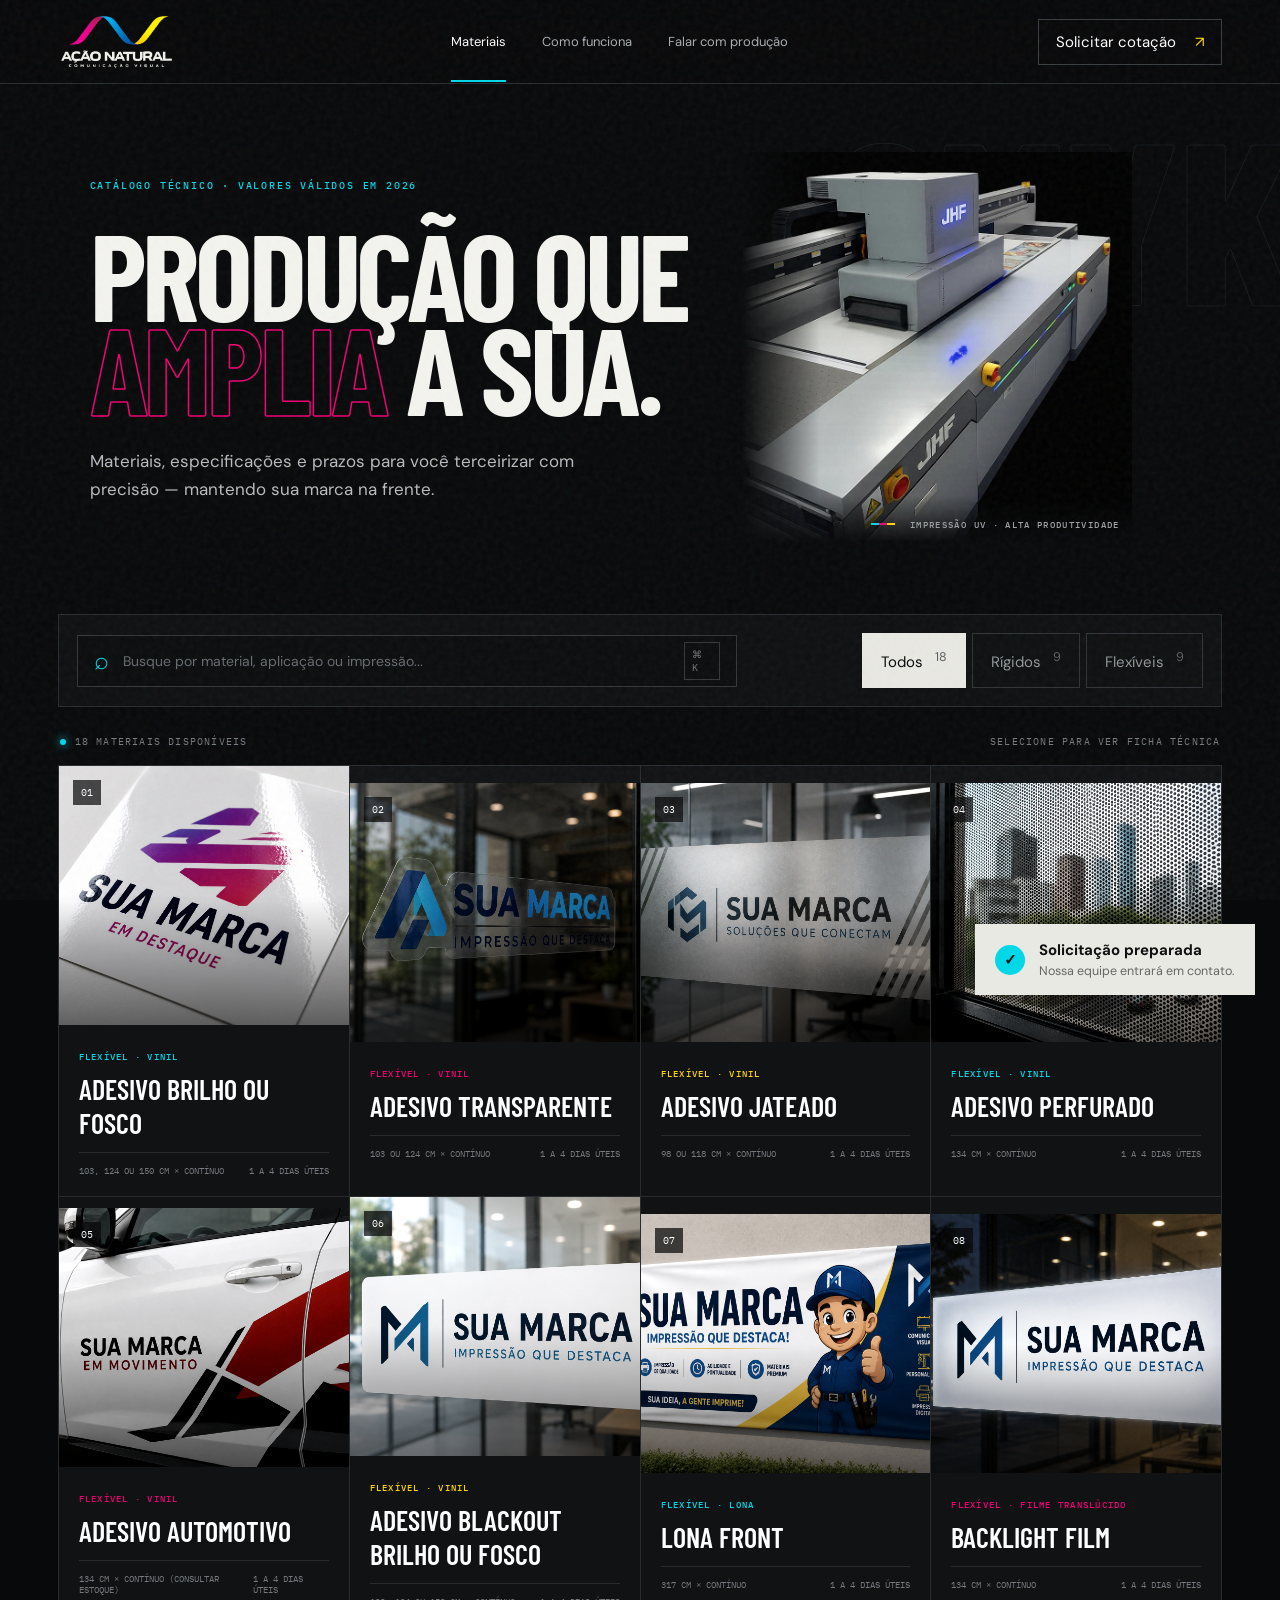
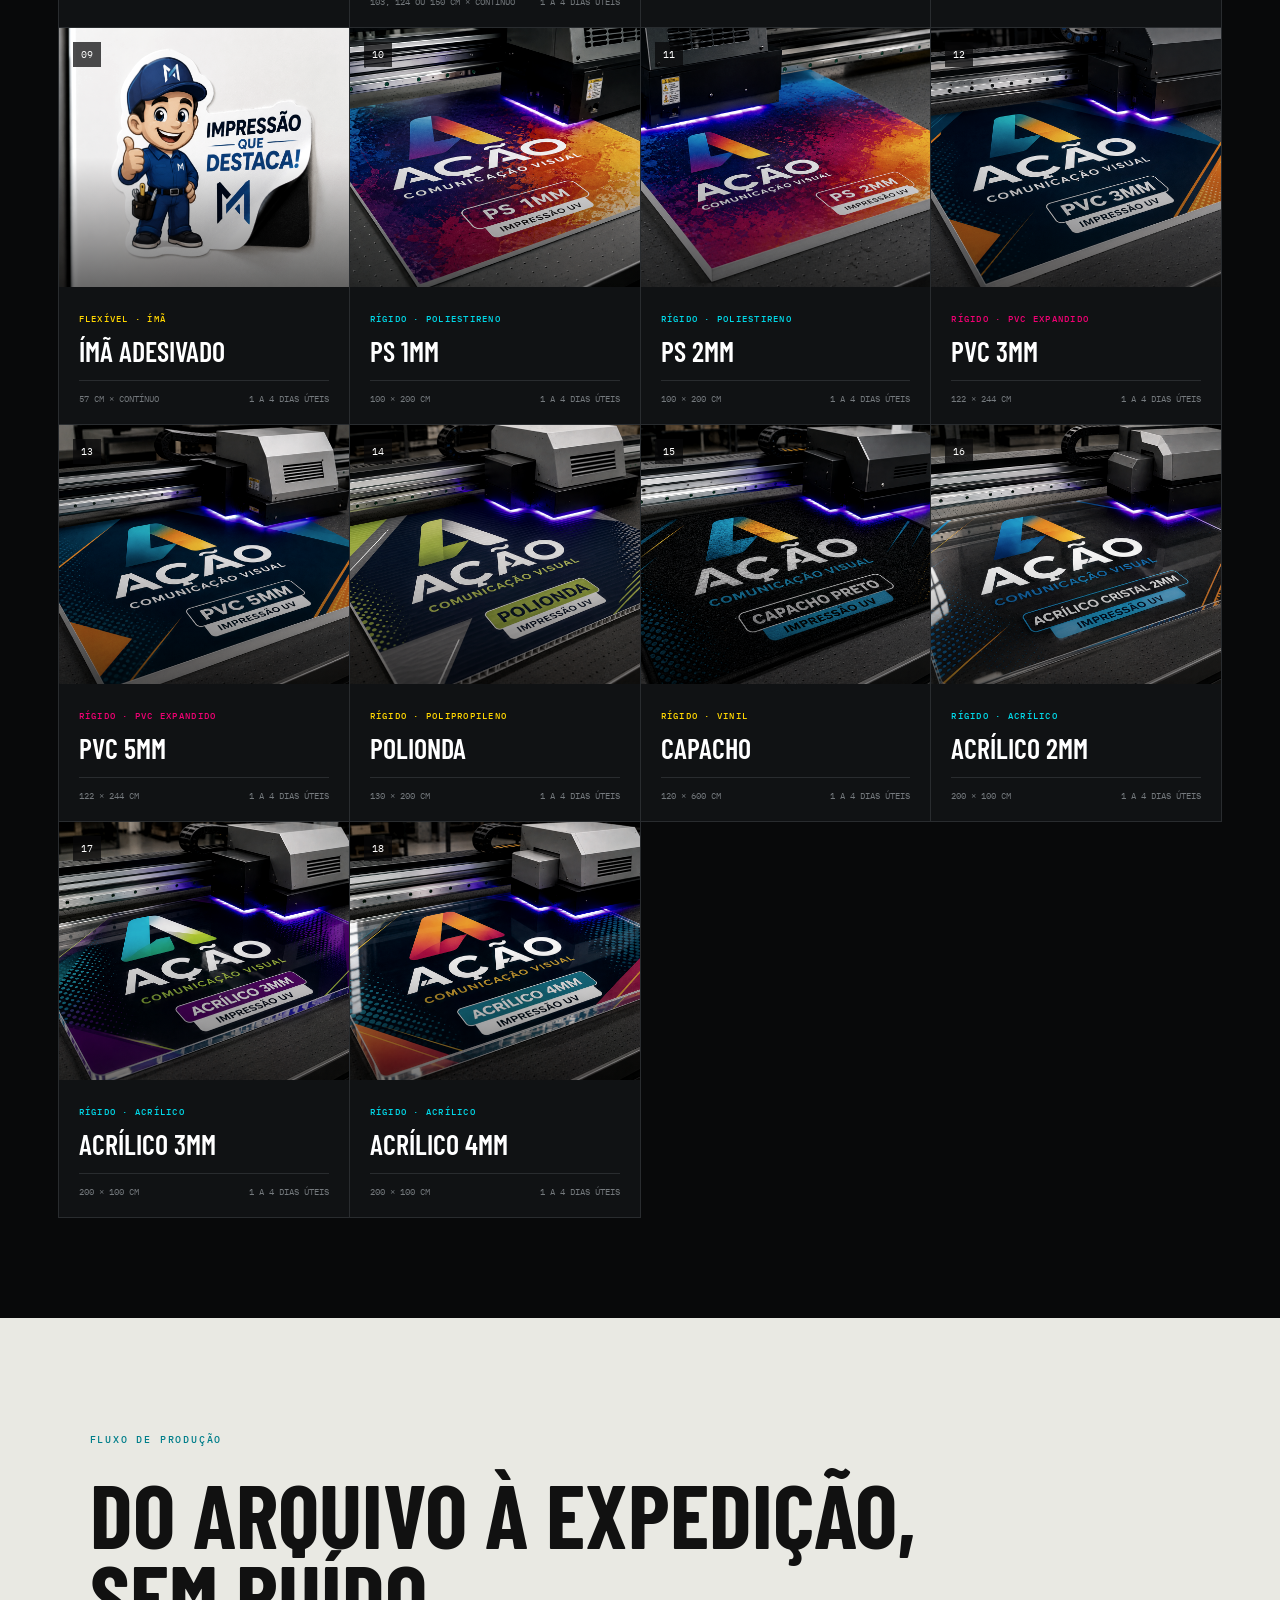
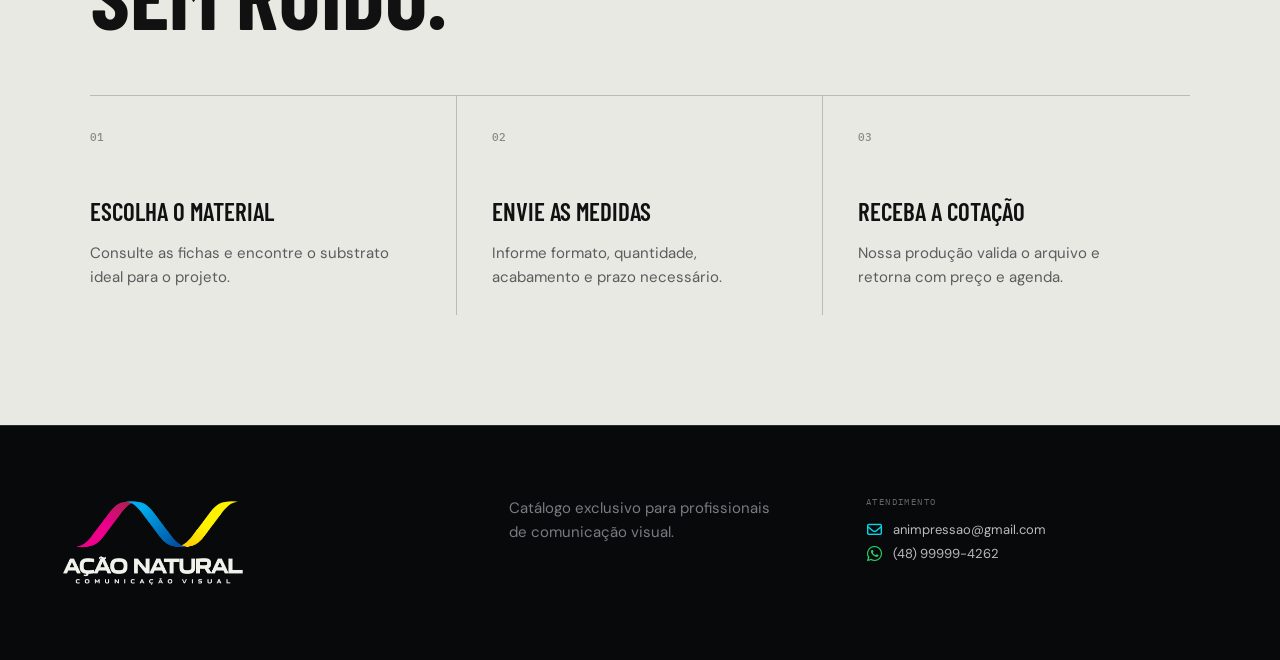
==== index.html @ 7e5ee591 "primeira versao do catalogo" ====
<!DOCTYPE html>
<html lang="pt-BR">
<head>
  <meta charset="UTF-8">
  <meta name="viewport" content="width=device-width, initial-scale=1.0">
  <meta name="description" content="Catálogo técnico de materiais para comunicação visual.">
  <title>Ação Natural - Catálogo</title>
  <link rel="preconnect" href="https://fonts.googleapis.com">
  <link rel="preconnect" href="https://fonts.gstatic.com" crossorigin>
  <link href="https://fonts.googleapis.com/css2?family=Barlow+Condensed:wght@500;600;700;800&family=DM+Sans:wght@400;500;600&family=IBM+Plex+Mono:wght@400;500&display=swap" rel="stylesheet">
  <link rel="stylesheet" href="https://cdnjs.cloudflare.com/ajax/libs/font-awesome/6.7.2/css/all.min.css">
  <link rel="stylesheet" href="styles-corte-contorno.css">
  <link rel="stylesheet" href="styles-lona.css">
  <link rel="stylesheet" href="brand.css">
</head>
<body>
  <div class="grain" aria-hidden="true"></div>
  <header class="topbar">
    <a class="brand" href="#" aria-label="Ação Natural Comunicação Visual, início">
      <img class="brand-logo" src="logo-acnatural-web.png" alt="Ação Natural Comunicação Visual">
    </a>
    <nav aria-label="Navegação principal">
      <a class="active" href="#catalogo">Materiais</a>
      <a href="#processo">Como funciona</a>
      <a href="https://wa.me/5548999994262" target="_blank" rel="noopener noreferrer">Falar com produção</a>
    </nav>
    <button class="quote-link" id="headerQuote">Solicitar cotação <span>↗</span></button>
  </header>

  <main>
    <section class="hero" id="catalogo">
      <div class="hero-copy">
        <span class="eyebrow">CATÁLOGO TÉCNICO · VALORES VÁLIDOS EM 2026</span>
        <h1>Produção que<br><em>amplia</em> a sua.</h1>
        <p>Materiais, especificações e prazos para você terceirizar com precisão — mantendo sua marca na frente.</p>
      </div>
      <figure class="hero-machine">
        <img src="maquina.jpeg" alt="Impressora industrial de grande formato Ação Natural">
        <figcaption><span></span> IMPRESSÃO UV · ALTA PRODUTIVIDADE</figcaption>
      </figure>
    </section>

    <section class="catalog-shell">
      <div class="catalog-tools">
        <label class="search-box">
          <span aria-hidden="true">⌕</span>
          <input id="searchInput" type="search" placeholder="Busque por material, aplicação ou impressão..." autocomplete="off">
          <kbd>⌘ K</kbd>
        </label>
        <div class="filters" role="group" aria-label="Filtrar materiais">
          <button class="filter active" data-filter="todos">Todos <sup>16</sup></button>
          <button class="filter" data-filter="rigidos">Rígidos <sup>7</sup></button>
          <button class="filter" data-filter="flexiveis">Flexíveis <sup>9</sup></button>
        </div>
      </div>

      <div class="catalog-head">
        <div><span class="status-dot"></span><span id="resultCount">16 materiais disponíveis</span></div>
        <span>Selecione para ver ficha técnica</span>
      </div>
      <div class="material-grid" id="materialGrid"></div>
      <div class="empty-state" id="emptyState" hidden>
        <span>∅</span><h2>Nenhum material encontrado</h2><p>Tente outro nome ou remova o filtro selecionado.</p>
      </div>
    </section>

    <section class="process" id="processo">
      <span class="eyebrow">FLUXO DE PRODUÇÃO</span>
      <h2>Do arquivo à expedição,<br>sem ruído.</h2>
      <div class="process-grid">
        <article><b>01</b><h3>Escolha o material</h3><p>Consulte as fichas e encontre o substrato ideal para o projeto.</p></article>
        <article><b>02</b><h3>Envie as medidas</h3><p>Informe formato, quantidade, acabamento e prazo necessário.</p></article>
        <article><b>03</b><h3>Receba a cotação</h3><p>Nossa produção valida o arquivo e retorna com preço e agenda.</p></article>
      </div>
    </section>
  </main>

  <footer>
    <div class="brand footer-brand"><img class="brand-logo" src="logo-acnatural-web.png" alt="Ação Natural Comunicação Visual"></div>
    <p>Catálogo exclusivo para profissionais<br>de comunicação visual.</p>
    <div class="footer-contact">
      <span>ATENDIMENTO</span>
      <a href="mailto:animpressao@gmail.com"><i class="fa-regular fa-envelope" aria-hidden="true"></i>animpressao@gmail.com</a>
      <a href="https://wa.me/5548999994262" target="_blank" rel="noopener noreferrer"><i class="fa-brands fa-whatsapp" aria-hidden="true"></i>(48) 99999-4262</a>
    </div>
  </footer>

  <div class="modal" id="detailModal" aria-hidden="true">
    <div class="modal-backdrop" data-close></div>
    <article class="detail-panel" role="dialog" aria-modal="true" aria-labelledby="detailTitle">
      <button class="close-btn" data-close aria-label="Fechar detalhes">×</button>
      <div class="detail-visual">
        <img id="detailImage" src="" alt="">
        <div class="image-shade"></div>
        <span id="detailIndex">01 / 16</span>
        <div class="detail-label"><small id="detailCategory">RÍGIDO</small><h2 id="detailTitle">PS 1mm</h2></div>
      </div>
      <div class="detail-content">
        <div class="detail-intro">
          <span class="eyebrow">FICHA DO MATERIAL</span>
          <p id="detailDescription"></p>
        </div>
        <dl class="spec-grid">
          <div><dt>Impressão</dt><dd id="specPrint"></dd></div>
          <div><dt>Tamanho máximo</dt><dd id="specSize"></dd></div>
          <div><dt>Prazo médio</dt><dd id="specDeadline"></dd></div>
          <div><dt>Arquivos aceitos</dt><dd id="specFiles"></dd></div>
        </dl>
        <form class="quote-form" id="quoteForm">
          <div class="form-title"><div><span class="eyebrow">COTAÇÃO RÁPIDA</span><h3>Configure seu pedido</h3></div><span>Resposta em até 2h úteis</span></div>
          <div class="contour-option" id="contourOption" hidden>
            <button type="button" id="contourToggle" aria-pressed="false">
              <i aria-hidden="true"></i>
              <span><strong>Corte e contorno</strong><small>Adicionar acabamento</small></span>
            </button>
          </div>
          <div class="contour-option rigid-options" id="rigidOptions" hidden>
            <button type="button" id="doubleSideToggle" aria-pressed="false">
              <i aria-hidden="true"></i>
              <span><strong>Frente e verso</strong><small id="doubleSidePrice">Adicionar impressão no verso</small></span>
            </button>
          </div>
          <div class="finish-options" id="lonaFinishOptions" hidden>
            <span>Acabamento</span>
            <div>
              <button type="button" class="finish-toggle" data-finish="solda-ilhos" aria-pressed="false">
                <i aria-hidden="true"></i>
                <span><strong>Solda + ilhós</strong></span>
              </button>
              <button type="button" class="finish-toggle" data-finish="banner-faixa" aria-pressed="false">
                <i aria-hidden="true"></i>
                <span><strong>Banner ou faixa</strong></span>
              </button>
            </div>
          </div>
          <div class="form-row">
            <label>Quantidade<input id="quoteQty" type="number" min="1" value="1" required></label>
            <label>Largura (cm)<input id="quoteWidth" type="number" min="1" placeholder="100" required></label>
            <label>Altura (cm)<input id="quoteHeight" type="number" min="1" placeholder="70" required></label>
          </div>
          <label>Preço estimado<div class="price-input"><span>R$</span><input id="quotePrice" type="text" placeholder="Sob consulta" readonly></div></label>
          <button type="submit">Solicitar cotação <span>↗</span></button>
        </form>
      </div>
      <div class="color-ruler" aria-hidden="true"><i></i><i></i><i></i><i></i><span>0</span><span>25</span><span>50</span><span>75</span><span>100 CM</span></div>
    </article>
  </div>
  <div class="toast" id="toast" role="status"><b>✓</b><span><strong>Solicitação preparada</strong><small>Nossa equipe entrará em contato.</small></span></div>
  <script src="app-corte-contorno.js"></script>
</body>
</html>
---- styles-corte-contorno.css ----
:root{--black:#08090a;--panel:#101214;--panel2:#151719;--white:#f4f4ef;--muted:#8d9297;--line:#292c2f;--cyan:#00d8e8;--magenta:#f00073;--yellow:#ffd600;--paper:#e9e9e3;--display:'Barlow Condensed',sans-serif;--body:'DM Sans',sans-serif;--mono:'IBM Plex Mono',monospace}
.contour-option{margin:20px 0 6px}.contour-option[hidden]{display:none}.contour-option button{border:0;background:transparent;color:#f4f4ef;padding:3px 0;display:inline-flex;align-items:center;gap:14px;cursor:pointer;text-align:left}.contour-option button>span{display:flex;flex-direction:column;gap:3px}.contour-option button strong{font:500 15px var(--body)}.contour-option button small{color:#858a8d;font:9px var(--mono);text-transform:uppercase;letter-spacing:.06em}.contour-option button i{width:30px;height:30px;border:1px solid #f4f4ef;background:#f4f4ef;display:grid;place-items:center;transition:background .16s,border-color .16s,box-shadow .16s}.contour-option button i:after{content:'✓';color:#07120b;font:700 18px var(--body);opacity:0;transform:scale(.5);transition:.16s}.contour-option button.active i{background:#35d46f;border-color:#35d46f;box-shadow:0 0 0 4px rgba(53,212,111,.12)}.contour-option button.active i:after{opacity:1;transform:scale(1)}.contour-option button:hover i{border-color:#35d46f}
.rigid-options{display:flex;flex-wrap:wrap;gap:12px 28px}.rigid-options[hidden]{display:none}
*{box-sizing:border-box}html{scroll-behavior:smooth}body{margin:0;background:var(--black);color:var(--white);font-family:var(--body);font-size:15px}.grain{position:fixed;inset:0;pointer-events:none;opacity:.05;z-index:20;background-image:url("data:image/svg+xml,%3Csvg viewBox='0 0 180 180' xmlns='http://www.w3.org/2000/svg'%3E%3Cfilter id='n'%3E%3CfeTurbulence type='fractalNoise' baseFrequency='.9' numOctaves='4' stitchTiles='stitch'/%3E%3C/filter%3E%3Crect width='100%25' height='100%25' filter='url(%23n)'/%3E%3C/svg%3E")}.topbar{height:84px;border-bottom:1px solid var(--line);display:flex;align-items:center;padding:0 4.5vw;position:relative;z-index:10;background:rgba(8,9,10,.88);backdrop-filter:blur(14px);position:sticky;top:0}.brand{display:flex;align-items:center;gap:13px;color:var(--white);text-decoration:none;font-family:var(--display);font-size:25px;font-weight:800;letter-spacing:.04em}.brand small{display:block;color:var(--muted);font:400 8px var(--mono);text-transform:uppercase;letter-spacing:.16em}.brand-mark{display:grid;grid-template-columns:repeat(2,9px);gap:2px;transform:rotate(45deg)}.brand-mark i{width:9px;height:9px;background:var(--cyan)}.brand-mark i:nth-child(2){background:var(--magenta)}.brand-mark i:nth-child(3){background:var(--yellow)}.brand-mark i:nth-child(4){background:#ddd}.topbar nav{margin:auto;display:flex;gap:36px}.topbar nav a{color:#a9adb0;text-decoration:none;font-size:13px;position:relative}.topbar nav a:hover,.topbar nav a.active{color:#fff}.topbar nav a.active:after{content:'';position:absolute;left:0;right:0;bottom:-32px;height:2px;background:var(--cyan)}button{font:inherit}.quote-link{background:transparent;border:1px solid #3a3d40;color:#fff;padding:12px 17px;cursor:pointer}.quote-link span{color:var(--yellow);margin-left:15px}.hero{min-height:500px;display:grid;grid-template-columns:1.5fr 1fr;align-items:center;padding:68px 7vw 72px;overflow:hidden;position:relative}.hero:before{content:'CMYK';position:absolute;right:-15px;top:15px;font:800 230px/1 var(--display);color:transparent;-webkit-text-stroke:1px #17191b;z-index:-1}.eyebrow{font:500 10px var(--mono);letter-spacing:.18em;color:var(--cyan)}.hero h1{font:700 clamp(68px,9.5vw,148px)/.78 var(--display);letter-spacing:-.035em;text-transform:uppercase;margin:32px 0}.hero h1 em{font-style:normal;color:transparent;-webkit-text-stroke:1.5px var(--magenta)}.hero-copy>p{color:#b7bbbe;max-width:510px;font-size:17px;line-height:1.65}.hero-signal{width:310px;height:310px;justify-self:end;border:1px solid #34383b;border-radius:50%;position:relative;display:grid;place-items:center}.hero-signal:before,.hero-signal:after{content:'';position:absolute;background:#34383b}.hero-signal:before{width:1px;height:120%;top:-10%}.hero-signal:after{height:1px;width:120%;left:-10%}.hero-signal>span{position:absolute;font:500 9px var(--mono);letter-spacing:.15em;color:var(--muted);background:var(--black);z-index:2;padding:4px}.hero-signal>span:first-of-type{top:40px}.hero-signal>span:nth-of-type(2){bottom:40px}.hero-signal strong{font:700 100px/1 var(--display);z-index:2;background:var(--black);padding:12px}.hero-signal strong small{display:block;font:400 9px var(--mono);text-align:center;color:var(--yellow);letter-spacing:.16em;text-transform:uppercase}.catalog-shell{padding:0 4.5vw 100px}.catalog-tools{border:1px solid var(--line);background:#0e1011;padding:18px;display:flex;align-items:center;justify-content:space-between;gap:20px;position:sticky;top:84px;z-index:8}.search-box{height:52px;border:1px solid #34373a;display:flex;align-items:center;padding:0 16px;flex:1;max-width:660px;gap:12px;background:#0b0d0e}.search-box>span{font-size:25px;color:var(--cyan)}.search-box input{border:0;outline:0;background:none;color:#fff;width:100%;font:14px var(--body)}.search-box input::placeholder{color:#666b70}.search-box kbd{font:10px var(--mono);color:#757a7e;border:1px solid #34373a;padding:5px 7px}.filters{display:flex;gap:6px}.filter{border:1px solid #303337;background:transparent;color:#91969a;padding:15px 18px;cursor:pointer;transition:.25s}.filter sup{margin-left:8px;color:#5e6265}.filter:hover{color:#fff;border-color:#60656a}.filter.active{background:var(--paper);color:#090a0a;border-color:var(--paper)}.filter.active sup{color:#5b5d5d}.catalog-head{display:flex;justify-content:space-between;padding:28px 2px 17px;font:400 10px var(--mono);color:#767b80;text-transform:uppercase;letter-spacing:.12em}.status-dot{width:6px;height:6px;background:var(--cyan);border-radius:50%;display:inline-block;margin-right:9px;box-shadow:0 0 10px var(--cyan)}.material-grid{display:grid;grid-template-columns:repeat(4,1fr);border-top:1px solid var(--line);border-left:1px solid var(--line)}.material-card{min-width:0;border:0;border-right:1px solid var(--line);border-bottom:1px solid var(--line);background:var(--panel);padding:0;text-align:left;color:#fff;cursor:pointer;position:relative;overflow:hidden;animation:cardIn .5s both}.card-image{aspect-ratio:1.12;overflow:hidden;position:relative;background:#202326}.card-image:after{content:'';position:absolute;inset:0;background:linear-gradient(180deg,transparent 50%,rgba(0,0,0,.55))}.card-image img{width:100%;height:100%;object-fit:cover;filter:saturate(.7) contrast(1.08);transition:transform .6s cubic-bezier(.2,.7,.2,1),filter .4s}.material-card:hover .card-image img{transform:scale(1.055);filter:saturate(1) contrast(1.05)}.card-index{position:absolute;top:14px;left:14px;z-index:2;font:10px var(--mono);background:rgba(7,8,9,.72);padding:6px 8px}.card-arrow{position:absolute;right:15px;bottom:15px;z-index:2;width:36px;height:36px;border-radius:50%;display:grid;place-items:center;background:var(--accent);color:#050505;transform:translateY(55px);transition:.35s}.material-card:hover .card-arrow{transform:none}.card-info{padding:20px}.card-info small{font:500 9px var(--mono);color:var(--accent);letter-spacing:.14em}.card-info h3{font:600 28px var(--display);text-transform:uppercase;margin:7px 0 12px}.card-meta{border-top:1px solid var(--line);padding-top:12px;display:flex;justify-content:space-between;color:#74797d;font:9px var(--mono);text-transform:uppercase}.empty-state{text-align:center;padding:90px 20px;border:1px solid var(--line)}.empty-state span{font:100px var(--display);color:#333}.empty-state h2{font:600 34px var(--display);text-transform:uppercase;margin:0}.empty-state p{color:var(--muted)}.process{padding:110px 7vw;background:var(--paper);color:#111}.process>.eyebrow{color:#007e8a}.process>h2{font:700 clamp(48px,7vw,90px)/.9 var(--display);text-transform:uppercase;margin:25px 0 60px}.process-grid{display:grid;grid-template-columns:repeat(3,1fr);border-top:1px solid #bbb}.process article{padding:30px 45px 10px 0;border-right:1px solid #bbb}.process article+article{padding-left:35px}.process article:last-child{border:0}.process b{font:500 11px var(--mono);color:#888}.process h3{font:600 25px var(--display);text-transform:uppercase;margin:50px 0 12px}.process p{color:#5a5c5d;line-height:1.65}footer{display:grid;grid-template-columns:1.3fr 1fr 1fr auto;gap:40px;padding:70px 4.5vw;align-items:start;border-top:1px solid var(--line)}footer p{color:#777c80;line-height:1.6;margin:0}footer>div:nth-child(3){display:flex;flex-direction:column;gap:7px}footer>div:nth-child(3) span{font:9px var(--mono);color:#666;letter-spacing:.16em;margin-bottom:7px}footer a{color:#bbb;text-decoration:none;font-size:13px}footer>small{font:9px var(--mono);color:#555}.modal{position:fixed;inset:0;z-index:30;visibility:hidden;pointer-events:none}.modal.open{visibility:visible;pointer-events:auto}.modal-backdrop{position:absolute;inset:0;background:rgba(0,0,0,.82);opacity:0;transition:.35s;backdrop-filter:blur(7px)}.modal.open .modal-backdrop{opacity:1}.detail-panel{position:absolute;right:0;top:0;height:100%;width:min(1050px,94vw);background:#0d0f10;display:grid;grid-template-columns:43% 57%;transform:translateX(100%);transition:transform .55s cubic-bezier(.75,0,.15,1);overflow:auto}.modal.open .detail-panel{transform:none}.close-btn{position:absolute;right:18px;top:18px;z-index:5;width:44px;height:44px;border:1px solid rgba(255,255,255,.35);background:rgba(0,0,0,.5);color:#fff;font-size:25px;cursor:pointer}.detail-visual{position:sticky;top:0;height:100vh;overflow:hidden}.detail-visual img{width:100%;height:100%;object-fit:cover}.image-shade{position:absolute;inset:0;background:linear-gradient(180deg,rgba(0,0,0,.05),rgba(0,0,0,.8))}.detail-visual>span{position:absolute;top:28px;left:28px;font:10px var(--mono);background:#090a0b;padding:7px 9px}.detail-label{position:absolute;bottom:54px;left:35px}.detail-label small{font:9px var(--mono);color:var(--cyan);letter-spacing:.2em}.detail-label h2{font:700 65px/.9 var(--display);text-transform:uppercase;margin:10px 0}.detail-content{padding:78px 48px 80px}.detail-intro p{font-size:17px;line-height:1.65;color:#b2b6b9;margin:22px 0 40px}.spec-grid{display:grid;grid-template-columns:1fr 1fr;border-top:1px solid var(--line);border-left:1px solid var(--line);margin:0 0 48px}.spec-grid div{padding:20px;border-right:1px solid var(--line);border-bottom:1px solid var(--line)}.spec-grid dt{font:9px var(--mono);color:#6d7276;text-transform:uppercase;letter-spacing:.13em;margin-bottom:9px}.spec-grid dd{margin:0;font:500 14px var(--body)}.quote-form{border-top:3px solid var(--magenta);background:#151719;padding:26px}.form-title{display:flex;justify-content:space-between;align-items:start;margin-bottom:25px}.form-title h3{font:600 28px var(--display);text-transform:uppercase;margin:8px 0}.form-title>span{font:9px var(--mono);color:#777}.form-row{display:grid;grid-template-columns:repeat(3,1fr);gap:9px}.quote-form label{display:block;font:9px var(--mono);text-transform:uppercase;color:#858a8d;letter-spacing:.08em}.quote-form input{display:block;width:100%;height:44px;margin-top:8px;border:1px solid #383c3f;background:#0d0f10;color:#fff;padding:0 11px;outline:none;font:14px var(--body)}.quote-form input:focus{border-color:var(--cyan)}.price-input{position:relative}.price-input span{position:absolute;left:12px;top:23px;color:var(--yellow);font:12px var(--mono)}.price-input input{padding-left:38px;color:var(--yellow);font:500 16px var(--mono)}.quote-form>label{margin-top:15px}.quote-form>button{width:100%;margin-top:20px;height:52px;background:var(--yellow);border:0;font-weight:600;cursor:pointer;display:flex;justify-content:space-between;align-items:center;padding:0 18px}.color-ruler{position:absolute;bottom:0;left:0;right:57%;height:18px;display:flex}.color-ruler i{flex:1}.color-ruler i:nth-child(1){background:var(--cyan)}.color-ruler i:nth-child(2){background:var(--magenta)}.color-ruler i:nth-child(3){background:var(--yellow)}.color-ruler i:nth-child(4){background:#111}.color-ruler span{position:absolute;bottom:22px;font:8px var(--mono);color:#aaa}.color-ruler span:nth-of-type(1){left:2%}.color-ruler span:nth-of-type(2){left:24%}.color-ruler span:nth-of-type(3){left:49%}.color-ruler span:nth-of-type(4){left:73%}.color-ruler span:nth-of-type(5){right:2%}.toast{position:fixed;right:25px;bottom:25px;z-index:60;background:var(--paper);color:#111;padding:16px 20px;display:flex;gap:14px;align-items:center;transform:translateY(120px);transition:.4s}.toast.show{transform:none}.toast>b{width:30px;height:30px;display:grid;place-items:center;background:var(--cyan);border-radius:50%}.toast span{display:flex;flex-direction:column}.toast small{color:#666;margin-top:3px}@keyframes cardIn{from{opacity:0;transform:translateY(16px)}to{opacity:1;transform:none}}@media(max-width:1000px){.material-grid{grid-template-columns:repeat(3,1fr)}.hero-signal{width:240px;height:240px}.topbar nav{display:none}.quote-link{margin-left:auto}.detail-panel{grid-template-columns:40% 60%}.detail-content{padding:70px 30px}}@media(max-width:720px){.topbar{height:70px;padding:0 20px}.quote-link{font-size:0;padding:10px}.quote-link span{font-size:18px;margin:0}.hero{display:block;min-height:auto;padding:65px 24px}.hero h1{font-size:66px}.hero-signal{display:none}.catalog-shell{padding:0 15px 70px}.catalog-tools{top:70px;display:block;padding:11px}.search-box kbd{display:none}.filters{margin-top:9px}.filter{flex:1;padding:12px 7px}.catalog-head>span{display:none}.material-grid{grid-template-columns:1fr 1fr}.card-info{padding:15px}.card-info h3{font-size:23px}.card-meta span:last-child{display:none}.process{padding:70px 25px}.process-grid{grid-template-columns:1fr}.process article,.process article+article{padding:22px 0;border-right:0;border-bottom:1px solid #bbb}.process h3{margin-top:25px}footer{grid-template-columns:1fr 1fr;padding:45px 25px}.detail-panel{width:100%;display:block}.detail-visual{position:relative;height:44vh}.detail-label h2{font-size:48px}.detail-content{padding:45px 20px 65px}.color-ruler{position:fixed;right:0;z-index:2}.form-row{grid-template-columns:1fr}.spec-grid{grid-template-columns:1fr 1fr}}@media(max-width:430px){.material-grid{grid-template-columns:1fr}.hero h1{font-size:58px}footer{grid-template-columns:1fr}.footer-brand{margin-bottom:10px}}@media(prefers-reduced-motion:reduce){*{scroll-behavior:auto!important;animation-duration:.01ms!important;transition-duration:.01ms!important}}
---- styles-lona.css ----
.finish-options {
  margin: 20px 0 8px;
}

.finish-options[hidden] { display: none; }

.finish-options > span {
  display: block;
  margin-bottom: 10px;
  color: #858a8d;
  font: 9px var(--mono);
  text-transform: uppercase;
  letter-spacing: .08em;
}

.finish-options > div {
  display: grid;
  grid-template-columns: 1fr 1fr;
  gap: 9px;
}

.finish-toggle {
  min-height: 58px;
  border: 1px solid #383c3f;
  background: #0d0f10;
  color: #f4f4ef;
  padding: 10px 12px;
  display: flex;
  align-items: center;
  gap: 10px;
  cursor: pointer;
  text-align: left;
  transition: border-color .16s, background .16s;
}

.finish-toggle > span { display: flex; flex-direction: column; gap: 3px; }
.finish-toggle strong { font: 500 13px var(--body); }
.finish-toggle small { color: #858a8d; font: 9px var(--mono); text-transform: uppercase; }
.finish-toggle i { width: 20px; height: 20px; flex: 0 0 20px; border: 1px solid #777; display: grid; place-items: center; }
.finish-toggle i::after { content: '✓'; color: #07120b; font: 700 13px var(--body); opacity: 0; }
.finish-toggle:hover { border-color: #00d8e8; }
.finish-toggle.active { border-color: #00d8e8; background: rgba(0, 216, 232, .08); }
.finish-toggle.active i { background: #00d8e8; border-color: #00d8e8; }
.finish-toggle.active i::after { opacity: 1; }

@media (max-width: 430px) {
  .finish-options > div { grid-template-columns: 1fr; }
}
---- brand.css ----
.brand {
  color: var(--white);
  text-decoration: none;
}

.brand-logo {
  display: block;
  width: 142px;
  height: 58px;
  object-fit: contain;
  object-position: left center;
}

.footer-brand .brand-logo {
  width: 190px;
  height: 94px;
}

.footer-contact a {
  display: flex;
  align-items: center;
  gap: 10px;
  width: fit-content;
}

.footer-contact i {
  width: 17px;
  color: var(--cyan);
  font-size: 15px;
  text-align: center;
}

.footer-contact a:last-child i {
  color: #25d366;
  font-size: 17px;
}

.hero {
  grid-template-columns: minmax(0, 1.25fr) minmax(340px, 0.75fr);
  min-height: 500px;
}

.hero-copy {
  max-width: 980px;
  position: relative;
  z-index: 2;
}

.hero-machine {
  align-self: center;
  justify-self: start;
  position: relative;
  width: min(390px, 100%);
  height: 390px;
  margin: 0;
  transform: translateX(-36px);
  overflow: hidden;
}

.hero-machine::after {
  content: "";
  position: absolute;
  inset: 0;
  background: linear-gradient(90deg, var(--black) 0%, transparent 20%),
              linear-gradient(0deg, var(--black) 0%, transparent 12%);
  pointer-events: none;
}

.hero-machine img {
  width: 100%;
  height: 100%;
  object-fit: cover;
  object-position: 50% 78%;
  filter: saturate(.86) contrast(1.08);
}

.hero-machine figcaption {
  position: absolute;
  right: 12px;
  bottom: 12px;
  z-index: 2;
  color: #9ca1a4;
  font: 500 9px var(--mono);
  letter-spacing: .15em;
  white-space: nowrap;
}

.hero-machine figcaption span {
  display: inline-block;
  width: 24px;
  height: 2px;
  margin: 0 9px 3px 0;
  background: linear-gradient(90deg, var(--cyan) 0 33%, var(--magenta) 33% 66%, var(--yellow) 66%);
}

@media (max-width: 900px) {
  .hero {
    grid-template-columns: 1fr;
    padding-bottom: 0;
  }

  .hero-machine {
    width: min(360px, 100%);
    height: 300px;
    margin: 10px -24px 0;
    justify-self: center;
    transform: none;
  }

  .hero-machine img {
    object-position: 50% 76%;
  }

  .hero-machine::after {
    background: linear-gradient(180deg, var(--black) 0%, transparent 28%),
                linear-gradient(0deg, var(--black) 0%, transparent 15%);
  }

  .hero-machine figcaption {
    right: 24px;
    bottom: 24px;
  }
}

@media (max-width: 430px) {
  .brand-logo {
    width: 126px;
    height: 52px;
  }

  .footer-brand .brand-logo {
    width: 170px;
    height: 84px;
  }
}
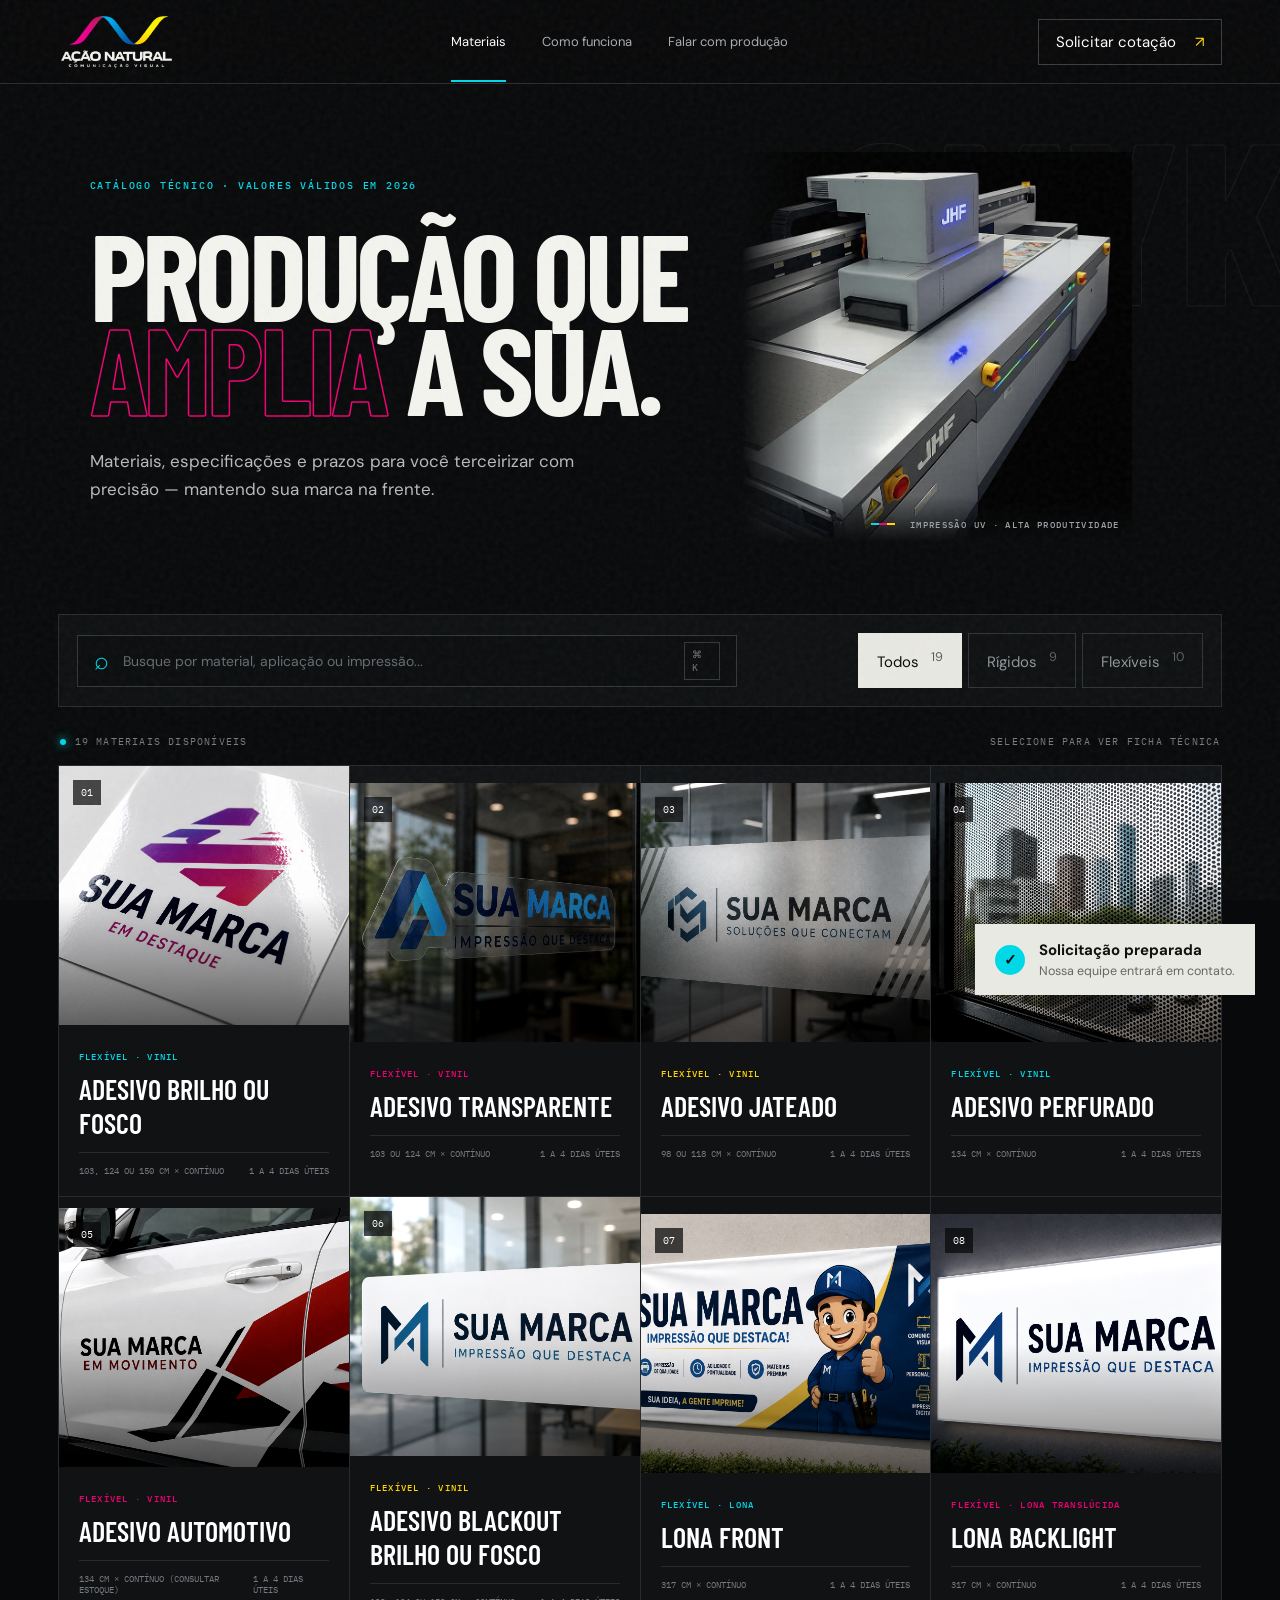
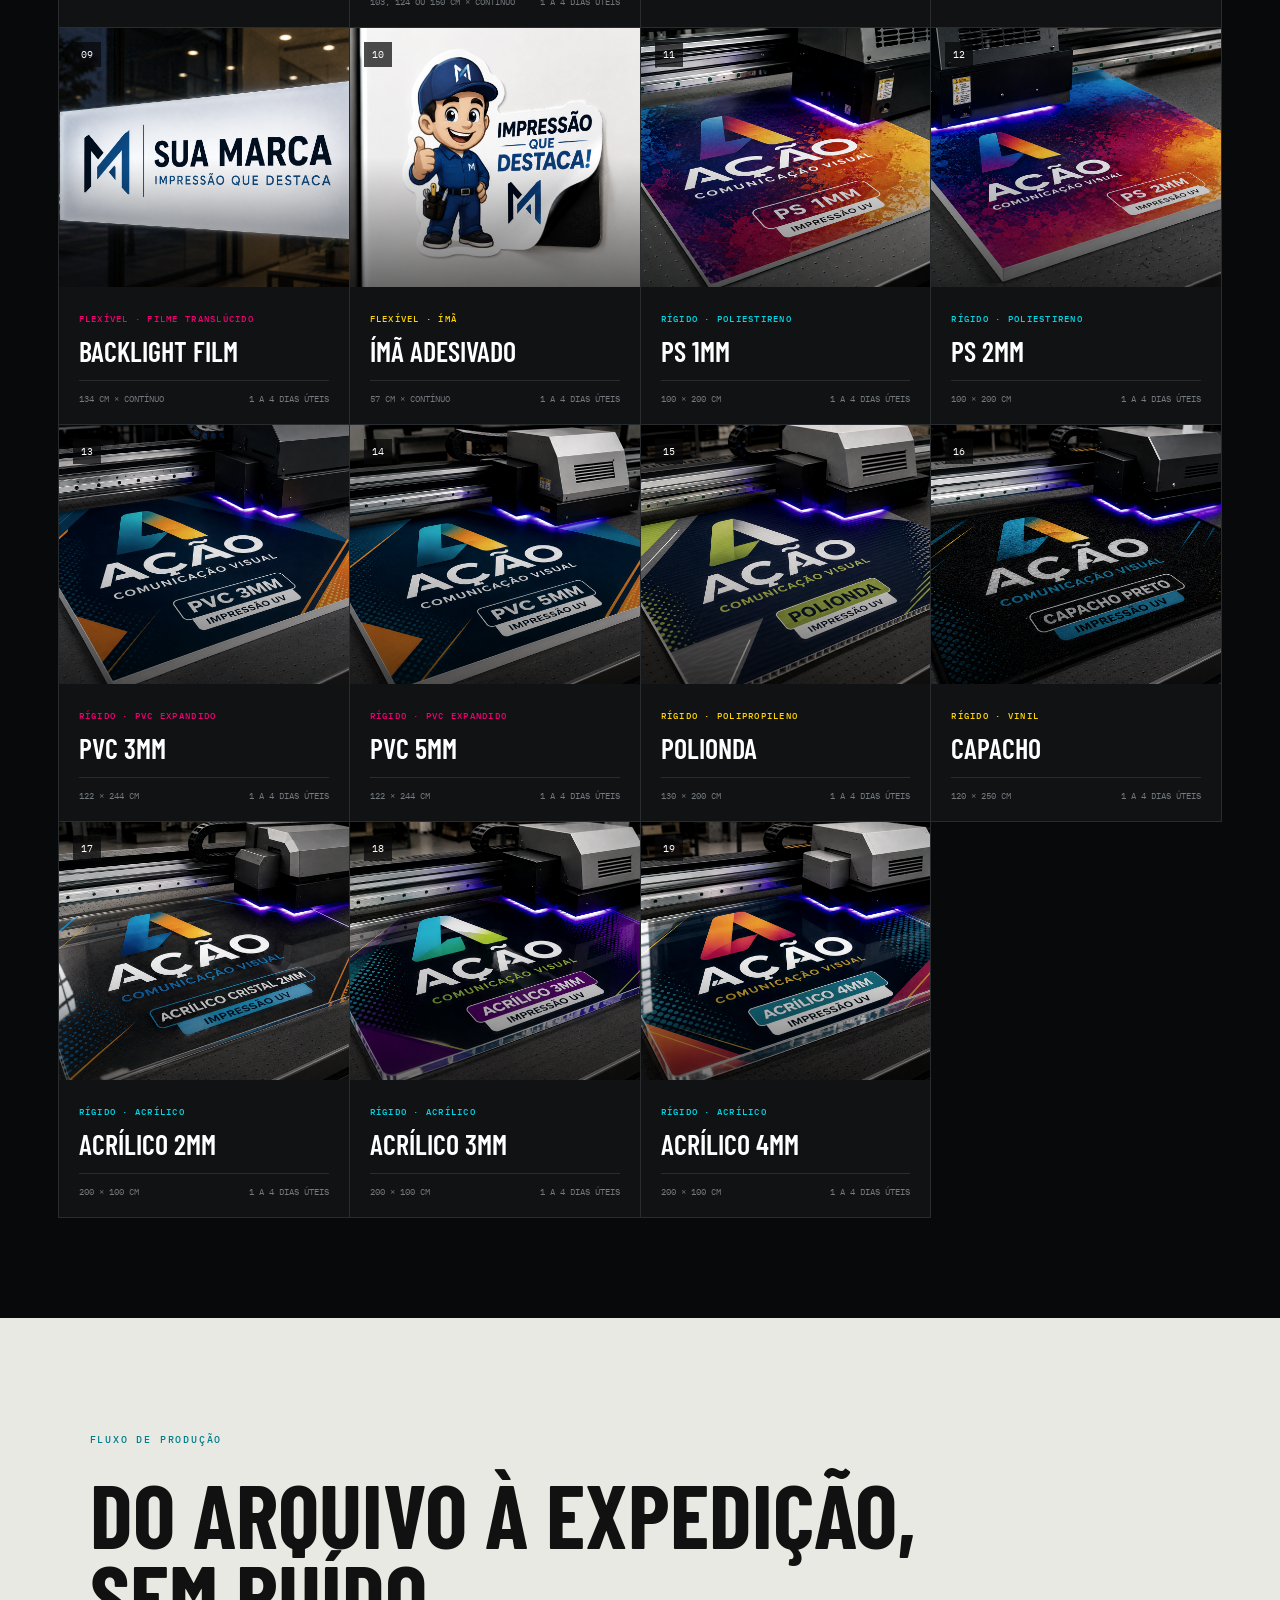
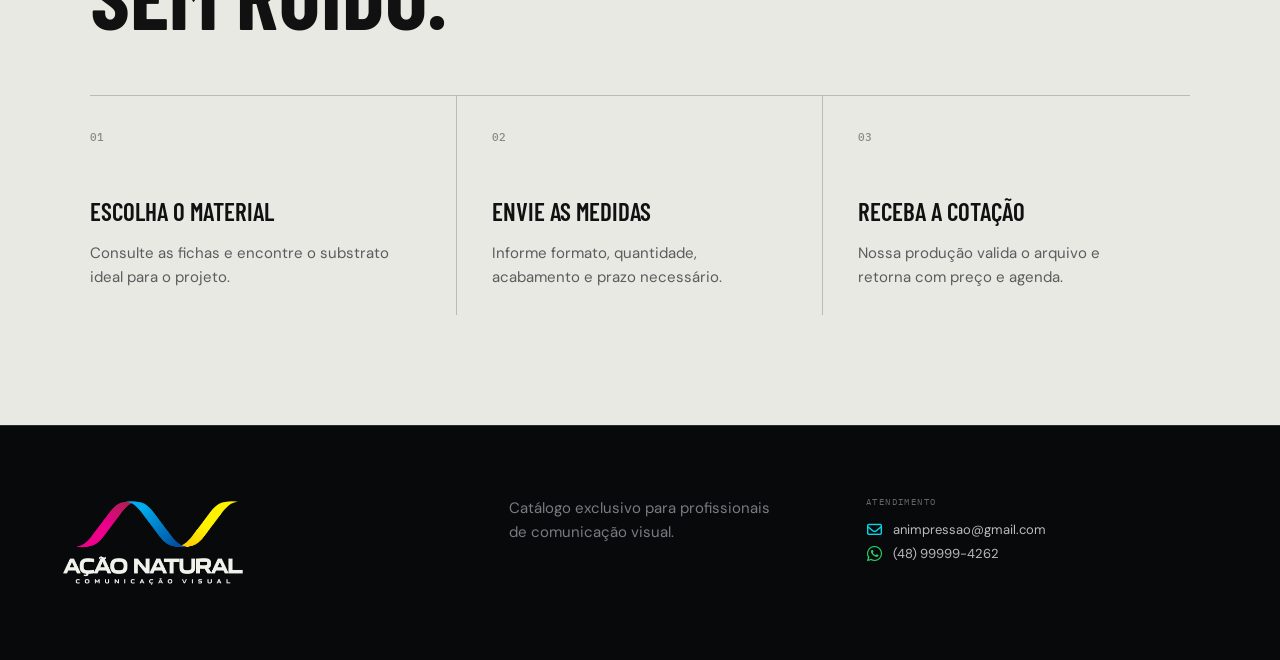
==== commit 9b0496d6: "atualizacao de catalogo" ====
--- a/index.html
+++ b/index.html
@@ -108,11 +108,25 @@
         </dl>
         <form class="quote-form" id="quoteForm">
           <div class="form-title"><div><span class="eyebrow">COTAÇÃO RÁPIDA</span><h3>Configure seu pedido</h3></div><span>Resposta em até 2h úteis</span></div>
-          <div class="contour-option" id="contourOption" hidden>
-            <button type="button" id="contourToggle" aria-pressed="false">
-              <i aria-hidden="true"></i>
-              <span><strong>Corte e contorno</strong><small>Adicionar acabamento</small></span>
-            </button>
+          <div class="finishing-options-row">
+            <div class="contour-option" id="contourOption" hidden>
+              <button type="button" id="contourToggle" aria-pressed="false">
+                <i aria-hidden="true"></i>
+                <span><strong>Corte e contorno</strong><small>Adicionar acabamento</small></span>
+              </button>
+            </div>
+            <div class="contour-option" id="varnishOption" hidden>
+              <button type="button" id="varnishToggle" aria-pressed="false">
+                <i aria-hidden="true"></i>
+                <span><strong>Verniz</strong><small>Adicionar acabamento</small></span>
+              </button>
+            </div>
+            <div class="contour-option" id="laminationOption" hidden>
+              <button type="button" id="laminationToggle" aria-pressed="false">
+                <i aria-hidden="true"></i>
+                <span><strong id="laminationLabel">Laminação Transparente ou Jateada</strong><small>Adicionar acabamento</small></span>
+              </button>
+            </div>
           </div>
           <div class="contour-option rigid-options" id="rigidOptions" hidden>
             <button type="button" id="doubleSideToggle" aria-pressed="false">
@@ -139,13 +153,16 @@
             <label>Altura (cm)<input id="quoteHeight" type="number" min="1" placeholder="70" required></label>
           </div>
           <label>Preço estimado<div class="price-input"><span>R$</span><input id="quotePrice" type="text" placeholder="Sob consulta" readonly></div></label>
-          <button type="submit">Solicitar cotação <span>↗</span></button>
         </form>
       </div>
       <div class="color-ruler" aria-hidden="true"><i></i><i></i><i></i><i></i><span>0</span><span>25</span><span>50</span><span>75</span><span>100 CM</span></div>
     </article>
   </div>
   <div class="toast" id="toast" role="status"><b>✓</b><span><strong>Solicitação preparada</strong><small>Nossa equipe entrará em contato.</small></span></div>
-  <script src="app-corte-contorno.js"></script>
+  <style>
+    .finishing-options-row{display:flex;align-items:flex-start;gap:32px;flex-wrap:wrap}
+    .finishing-options-row .contour-option{margin:20px 0 6px}
+  </style>
+  <script src="app-backlight-validacao.js"></script>
 </body>
 </html>
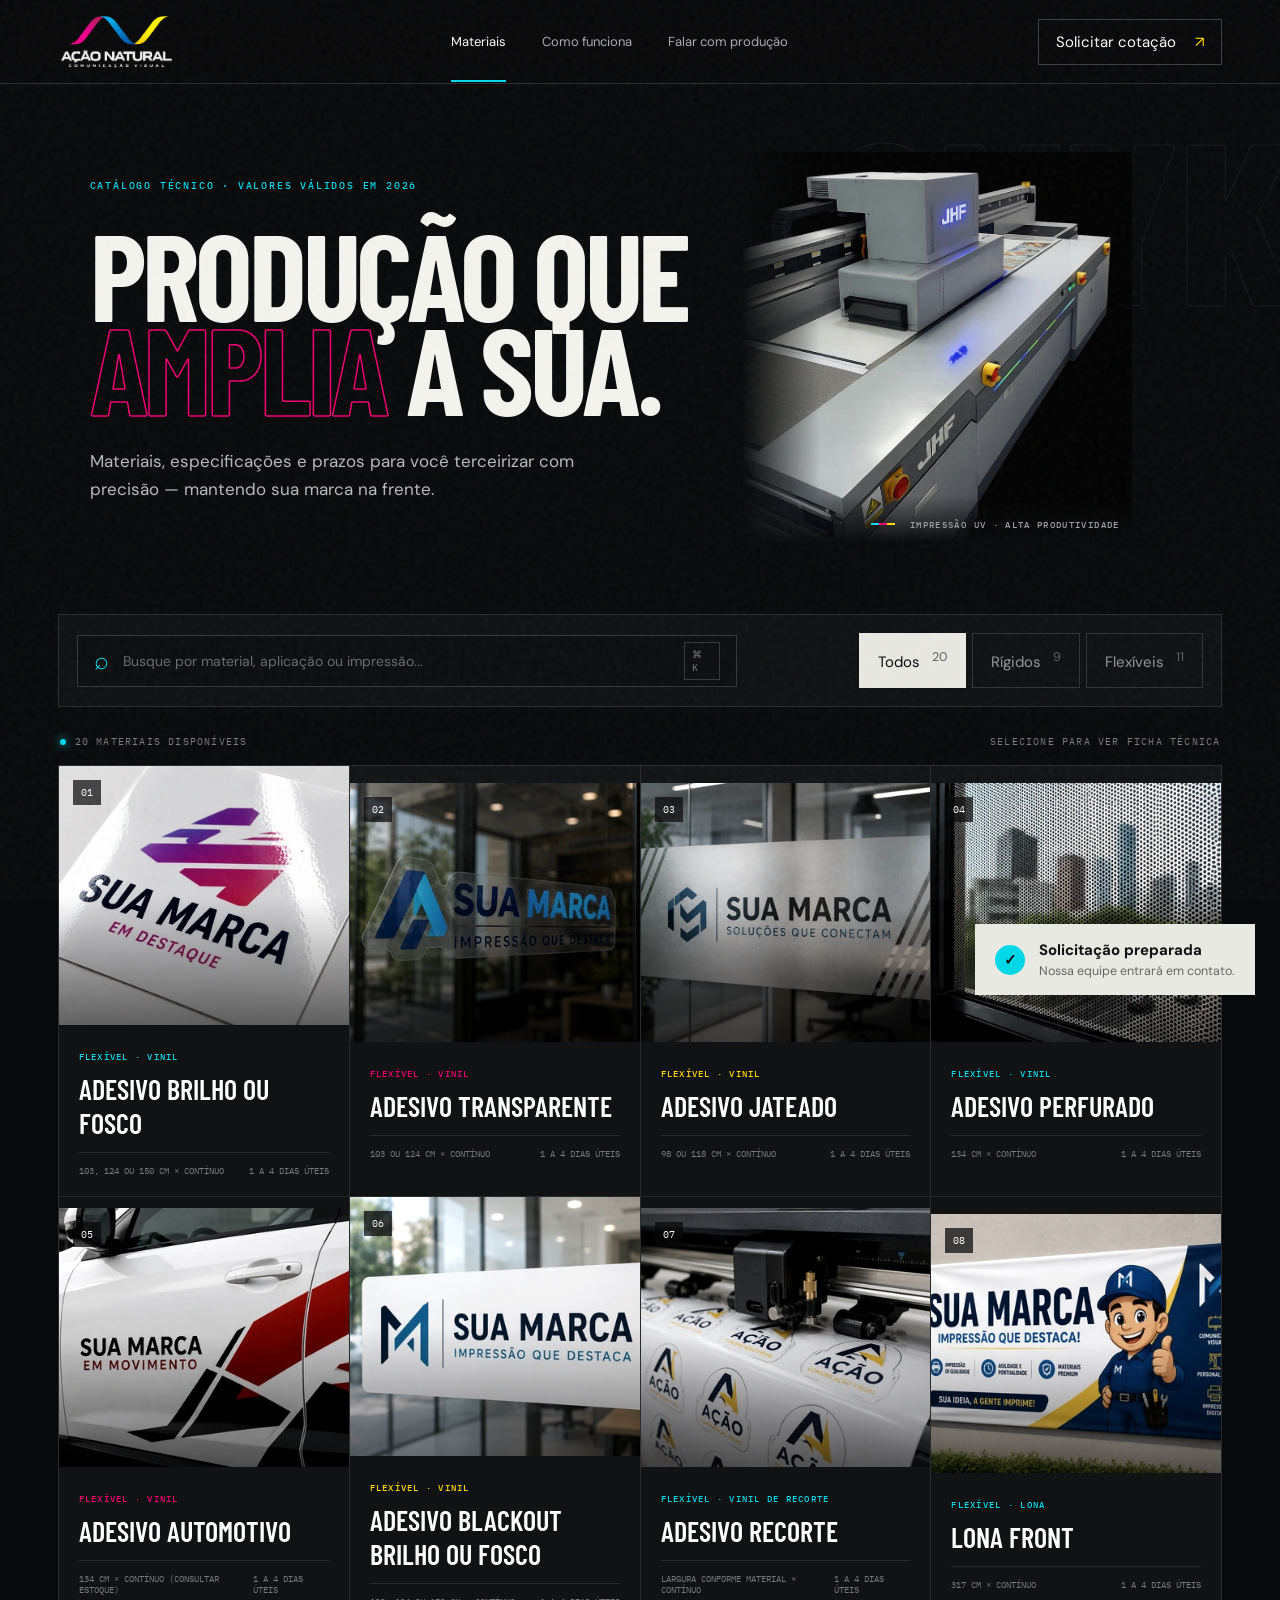
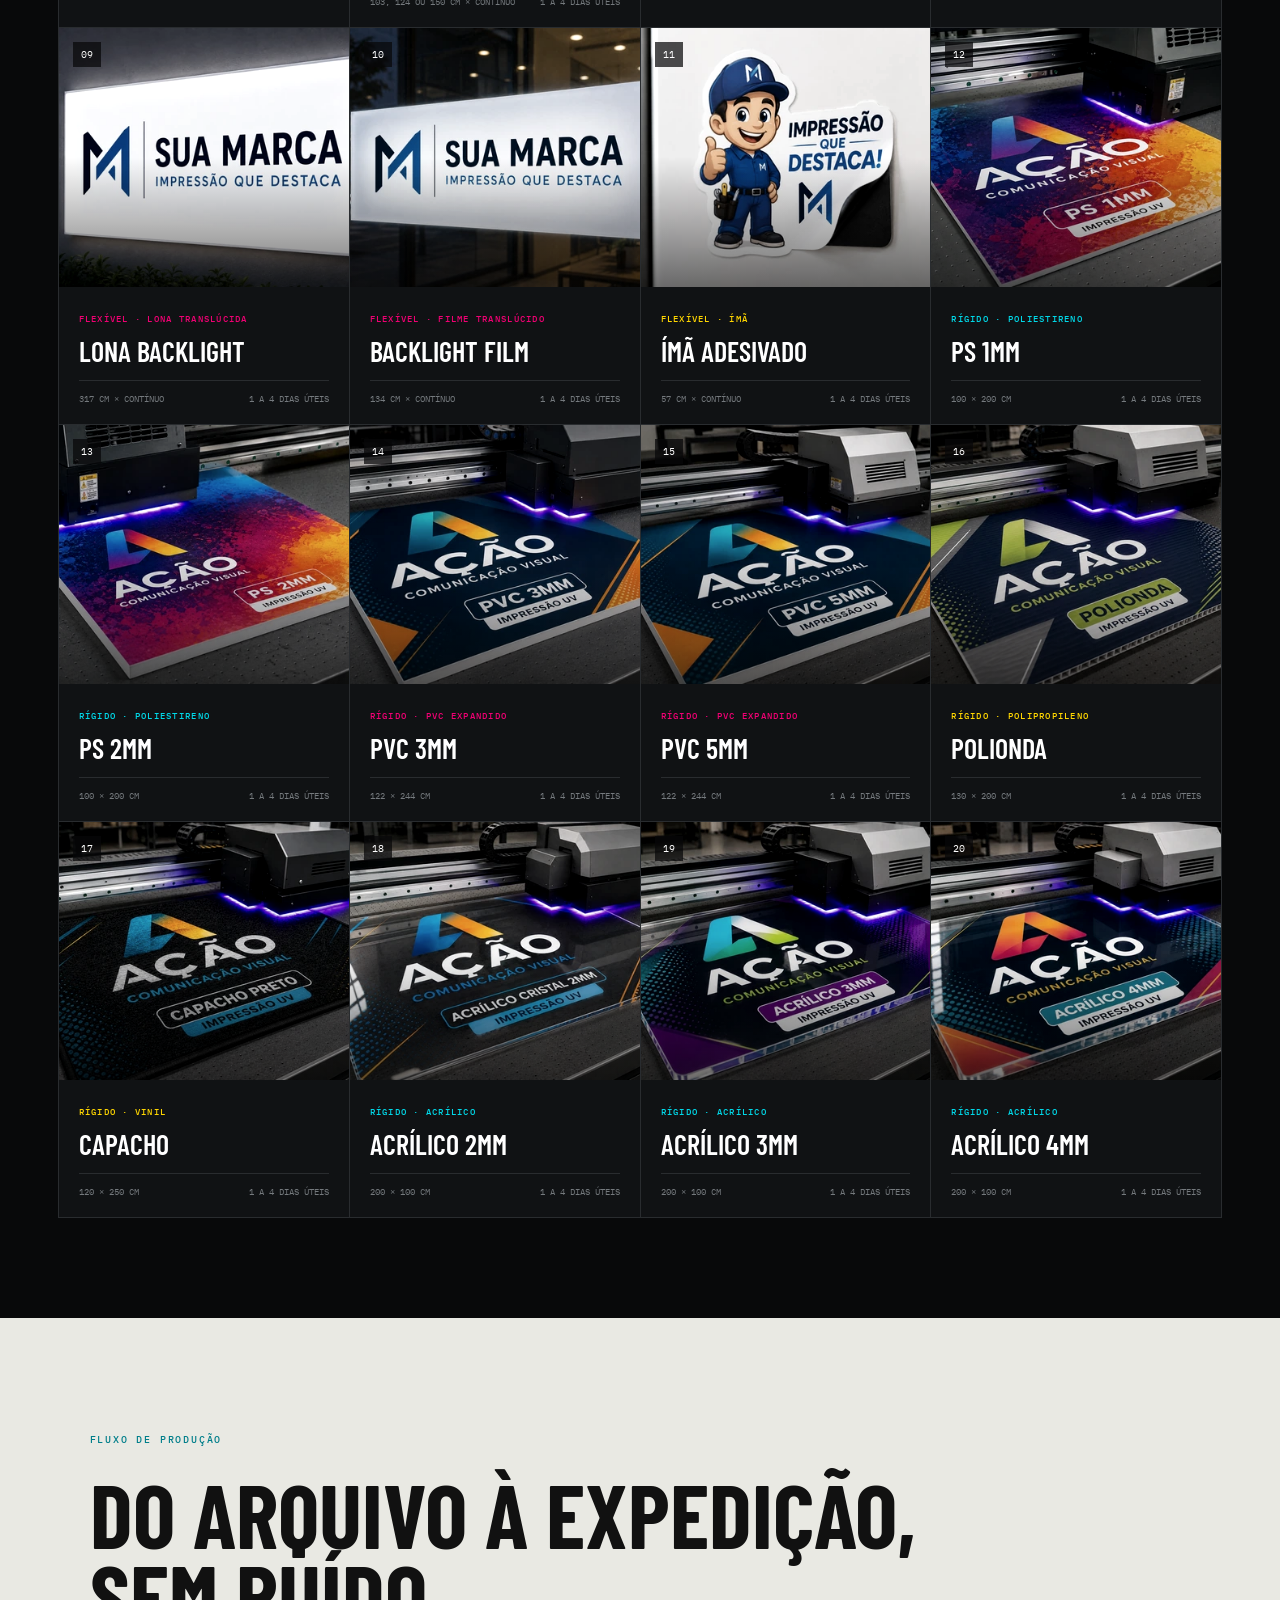
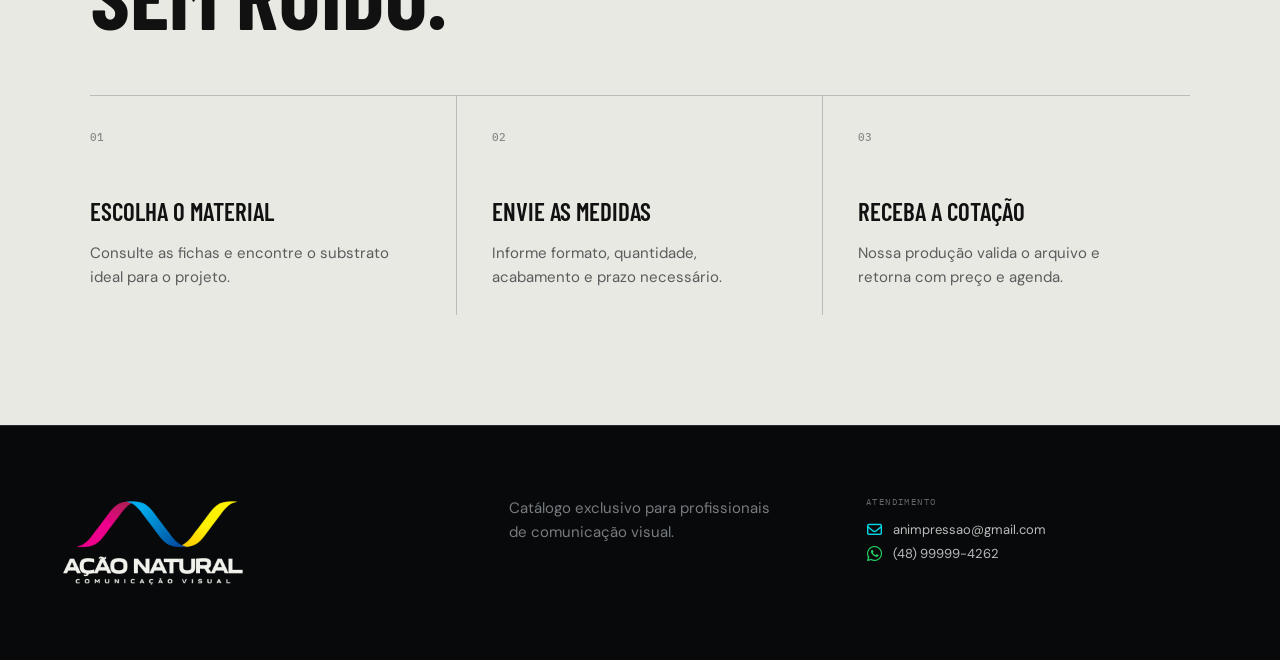
==== commit 679b0da4: "render imagem" ====
--- a/index.html
+++ b/index.html
@@ -17,7 +17,7 @@
   <div class="grain" aria-hidden="true"></div>
   <header class="topbar">
     <a class="brand" href="#" aria-label="Ação Natural Comunicação Visual, início">
-      <img class="brand-logo" src="logo-acnatural-web.png" alt="Ação Natural Comunicação Visual">
+      <img decoding="async" class="brand-logo" src="optimized/logo-acnatural-web-570.webp" alt="Ação Natural Comunicação Visual">
     </a>
     <nav aria-label="Navegação principal">
       <a class="active" href="#catalogo">Materiais</a>
@@ -35,7 +35,7 @@
         <p>Materiais, especificações e prazos para você terceirizar com precisão — mantendo sua marca na frente.</p>
       </div>
       <figure class="hero-machine">
-        <img src="maquina.jpeg" alt="Impressora industrial de grande formato Ação Natural">
+        <img decoding="async" fetchpriority="high" src="maquina.jpeg" alt="Impressora industrial de grande formato Ação Natural">
         <figcaption><span></span> IMPRESSÃO UV · ALTA PRODUTIVIDADE</figcaption>
       </figure>
     </section>
@@ -76,7 +76,7 @@
   </main>
 
   <footer>
-    <div class="brand footer-brand"><img class="brand-logo" src="logo-acnatural-web.png" alt="Ação Natural Comunicação Visual"></div>
+    <div class="brand footer-brand"><img loading="lazy" decoding="async" class="brand-logo" src="optimized/logo-acnatural-web-570.webp" alt="Ação Natural Comunicação Visual"></div>
     <p>Catálogo exclusivo para profissionais<br>de comunicação visual.</p>
     <div class="footer-contact">
       <span>ATENDIMENTO</span>
@@ -90,7 +90,7 @@
     <article class="detail-panel" role="dialog" aria-modal="true" aria-labelledby="detailTitle">
       <button class="close-btn" data-close aria-label="Fechar detalhes">×</button>
       <div class="detail-visual">
-        <img id="detailImage" src="" alt="">
+        <img id="detailImage" decoding="async" alt="">
         <div class="image-shade"></div>
         <span id="detailIndex">01 / 16</span>
         <div class="detail-label"><small id="detailCategory">RÍGIDO</small><h2 id="detailTitle">PS 1mm</h2></div>
@@ -124,7 +124,19 @@
             <div class="contour-option" id="laminationOption" hidden>
               <button type="button" id="laminationToggle" aria-pressed="false">
                 <i aria-hidden="true"></i>
-                <span><strong id="laminationLabel">Laminação Transparente ou Jateada</strong><small>Adicionar acabamento</small></span>
+                <span><strong id="laminationLabel">Laminação Transparente<br>ou Jateada</strong></span>
+              </button>
+            </div>
+            <div class="contour-option" id="uvPrintOption" hidden>
+              <button type="button" id="uvPrintToggle" aria-pressed="false">
+                <i aria-hidden="true"></i>
+                <span><strong id="uvPrintLabel">Impresso Uv</strong></span>
+              </button>
+            </div>
+            <div class="contour-option" id="uvWhitePrintOption" hidden>
+              <button type="button" id="uvWhitePrintToggle" aria-pressed="false">
+                <i aria-hidden="true"></i>
+                <span><strong>Impresso Uv com Branco</strong></span>
               </button>
             </div>
           </div>
@@ -148,6 +160,15 @@
             </div>
           </div>
           <div class="form-row">
+            <div class="recorte-options" id="recorteOptions" hidden>
+              <span>Escolha o material</span>
+              <div>
+                <button type="button" class="recorte-toggle" data-rate="30" aria-pressed="false"><i aria-hidden="true"></i><span><strong>Branco brilho ou fosco</strong></span></button>
+                <button type="button" class="recorte-toggle" data-rate="40" aria-pressed="false"><i aria-hidden="true"></i><span><strong>Preto brilho ou fosco</strong></span></button>
+                <button type="button" class="recorte-toggle" data-rate="45" aria-pressed="false"><i aria-hidden="true"></i><span><strong>Jateado ou transparente</strong></span></button>
+              </div>
+              <p class="recorte-warning"><i class="fa-solid fa-triangle-exclamation" aria-hidden="true"></i> Não inclui depilação do material.</p>
+            </div>
             <label>Quantidade<input id="quoteQty" type="number" min="1" value="1" required></label>
             <label>Largura (cm)<input id="quoteWidth" type="number" min="1" placeholder="100" required></label>
             <label>Altura (cm)<input id="quoteHeight" type="number" min="1" placeholder="70" required></label>
@@ -163,6 +184,6 @@
     .finishing-options-row{display:flex;align-items:flex-start;gap:32px;flex-wrap:wrap}
     .finishing-options-row .contour-option{margin:20px 0 6px}
   </style>
-  <script src="app-backlight-validacao.js"></script>
+  <script src="app-impressao-uv-validacao.js"></script>
 </body>
 </html>
--- a/styles-corte-contorno.css
+++ b/styles-corte-contorno.css
@@ -1,4 +1,5 @@
 :root{--black:#08090a;--panel:#101214;--panel2:#151719;--white:#f4f4ef;--muted:#8d9297;--line:#292c2f;--cyan:#00d8e8;--magenta:#f00073;--yellow:#ffd600;--paper:#e9e9e3;--display:'Barlow Condensed',sans-serif;--body:'DM Sans',sans-serif;--mono:'IBM Plex Mono',monospace}
 .contour-option{margin:20px 0 6px}.contour-option[hidden]{display:none}.contour-option button{border:0;background:transparent;color:#f4f4ef;padding:3px 0;display:inline-flex;align-items:center;gap:14px;cursor:pointer;text-align:left}.contour-option button>span{display:flex;flex-direction:column;gap:3px}.contour-option button strong{font:500 15px var(--body)}.contour-option button small{color:#858a8d;font:9px var(--mono);text-transform:uppercase;letter-spacing:.06em}.contour-option button i{width:30px;height:30px;border:1px solid #f4f4ef;background:#f4f4ef;display:grid;place-items:center;transition:background .16s,border-color .16s,box-shadow .16s}.contour-option button i:after{content:'✓';color:#07120b;font:700 18px var(--body);opacity:0;transform:scale(.5);transition:.16s}.contour-option button.active i{background:#35d46f;border-color:#35d46f;box-shadow:0 0 0 4px rgba(53,212,111,.12)}.contour-option button.active i:after{opacity:1;transform:scale(1)}.contour-option button:hover i{border-color:#35d46f}
 .rigid-options{display:flex;flex-wrap:wrap;gap:12px 28px}.rigid-options[hidden]{display:none}
+.recorte-options{grid-column:1/-1;margin:0 0 18px}.recorte-options[hidden]{display:none}.recorte-options>span{display:block;margin-bottom:10px;font:9px var(--mono);text-transform:uppercase;color:#858a8d;letter-spacing:.08em}.recorte-options>div{display:grid;grid-template-columns:repeat(3,1fr);gap:8px}.recorte-toggle{min-height:68px;border:1px solid #383c3f;background:#0d0f10;color:#f4f4ef;padding:12px;display:flex;align-items:center;gap:10px;cursor:pointer;text-align:left;transition:border-color .16s,background .16s}.recorte-toggle>span{display:flex;flex-direction:column;gap:4px}.recorte-toggle strong{font:500 13px var(--body)}.recorte-toggle small{color:#858a8d;font:9px var(--mono)}.recorte-toggle i{width:20px;height:20px;flex:0 0 20px;border:1px solid #777;border-radius:50%;display:grid;place-items:center}.recorte-toggle i:after{content:'';width:10px;height:10px;border-radius:50%;background:#35d46f;transform:scale(0);transition:transform .16s}.recorte-toggle:hover,.recorte-toggle.active{border-color:#35d46f}.recorte-toggle.active{background:rgba(53,212,111,.07)}.recorte-toggle.active i:after{transform:scale(1)}.recorte-warning{margin:10px 0 0;padding:10px 12px;border-left:3px solid var(--yellow);background:rgba(255,214,0,.07);color:#d8d4b8;font:10px/1.45 var(--mono);text-transform:none}.recorte-warning i{color:var(--yellow);margin-right:5px}@media(max-width:720px){.recorte-options>div{grid-template-columns:1fr}}
 *{box-sizing:border-box}html{scroll-behavior:smooth}body{margin:0;background:var(--black);color:var(--white);font-family:var(--body);font-size:15px}.grain{position:fixed;inset:0;pointer-events:none;opacity:.05;z-index:20;background-image:url("data:image/svg+xml,%3Csvg viewBox='0 0 180 180' xmlns='http://www.w3.org/2000/svg'%3E%3Cfilter id='n'%3E%3CfeTurbulence type='fractalNoise' baseFrequency='.9' numOctaves='4' stitchTiles='stitch'/%3E%3C/filter%3E%3Crect width='100%25' height='100%25' filter='url(%23n)'/%3E%3C/svg%3E")}.topbar{height:84px;border-bottom:1px solid var(--line);display:flex;align-items:center;padding:0 4.5vw;position:relative;z-index:10;background:rgba(8,9,10,.88);backdrop-filter:blur(14px);position:sticky;top:0}.brand{display:flex;align-items:center;gap:13px;color:var(--white);text-decoration:none;font-family:var(--display);font-size:25px;font-weight:800;letter-spacing:.04em}.brand small{display:block;color:var(--muted);font:400 8px var(--mono);text-transform:uppercase;letter-spacing:.16em}.brand-mark{display:grid;grid-template-columns:repeat(2,9px);gap:2px;transform:rotate(45deg)}.brand-mark i{width:9px;height:9px;background:var(--cyan)}.brand-mark i:nth-child(2){background:var(--magenta)}.brand-mark i:nth-child(3){background:var(--yellow)}.brand-mark i:nth-child(4){background:#ddd}.topbar nav{margin:auto;display:flex;gap:36px}.topbar nav a{color:#a9adb0;text-decoration:none;font-size:13px;position:relative}.topbar nav a:hover,.topbar nav a.active{color:#fff}.topbar nav a.active:after{content:'';position:absolute;left:0;right:0;bottom:-32px;height:2px;background:var(--cyan)}button{font:inherit}.quote-link{background:transparent;border:1px solid #3a3d40;color:#fff;padding:12px 17px;cursor:pointer}.quote-link span{color:var(--yellow);margin-left:15px}.hero{min-height:500px;display:grid;grid-template-columns:1.5fr 1fr;align-items:center;padding:68px 7vw 72px;overflow:hidden;position:relative}.hero:before{content:'CMYK';position:absolute;right:-15px;top:15px;font:800 230px/1 var(--display);color:transparent;-webkit-text-stroke:1px #17191b;z-index:-1}.eyebrow{font:500 10px var(--mono);letter-spacing:.18em;color:var(--cyan)}.hero h1{font:700 clamp(68px,9.5vw,148px)/.78 var(--display);letter-spacing:-.035em;text-transform:uppercase;margin:32px 0}.hero h1 em{font-style:normal;color:transparent;-webkit-text-stroke:1.5px var(--magenta)}.hero-copy>p{color:#b7bbbe;max-width:510px;font-size:17px;line-height:1.65}.hero-signal{width:310px;height:310px;justify-self:end;border:1px solid #34383b;border-radius:50%;position:relative;display:grid;place-items:center}.hero-signal:before,.hero-signal:after{content:'';position:absolute;background:#34383b}.hero-signal:before{width:1px;height:120%;top:-10%}.hero-signal:after{height:1px;width:120%;left:-10%}.hero-signal>span{position:absolute;font:500 9px var(--mono);letter-spacing:.15em;color:var(--muted);background:var(--black);z-index:2;padding:4px}.hero-signal>span:first-of-type{top:40px}.hero-signal>span:nth-of-type(2){bottom:40px}.hero-signal strong{font:700 100px/1 var(--display);z-index:2;background:var(--black);padding:12px}.hero-signal strong small{display:block;font:400 9px var(--mono);text-align:center;color:var(--yellow);letter-spacing:.16em;text-transform:uppercase}.catalog-shell{padding:0 4.5vw 100px}.catalog-tools{border:1px solid var(--line);background:#0e1011;padding:18px;display:flex;align-items:center;justify-content:space-between;gap:20px;position:sticky;top:84px;z-index:8}.search-box{height:52px;border:1px solid #34373a;display:flex;align-items:center;padding:0 16px;flex:1;max-width:660px;gap:12px;background:#0b0d0e}.search-box>span{font-size:25px;color:var(--cyan)}.search-box input{border:0;outline:0;background:none;color:#fff;width:100%;font:14px var(--body)}.search-box input::placeholder{color:#666b70}.search-box kbd{font:10px var(--mono);color:#757a7e;border:1px solid #34373a;padding:5px 7px}.filters{display:flex;gap:6px}.filter{border:1px solid #303337;background:transparent;color:#91969a;padding:15px 18px;cursor:pointer;transition:.25s}.filter sup{margin-left:8px;color:#5e6265}.filter:hover{color:#fff;border-color:#60656a}.filter.active{background:var(--paper);color:#090a0a;border-color:var(--paper)}.filter.active sup{color:#5b5d5d}.catalog-head{display:flex;justify-content:space-between;padding:28px 2px 17px;font:400 10px var(--mono);color:#767b80;text-transform:uppercase;letter-spacing:.12em}.status-dot{width:6px;height:6px;background:var(--cyan);border-radius:50%;display:inline-block;margin-right:9px;box-shadow:0 0 10px var(--cyan)}.material-grid{display:grid;grid-template-columns:repeat(4,1fr);border-top:1px solid var(--line);border-left:1px solid var(--line)}.material-card{min-width:0;border:0;border-right:1px solid var(--line);border-bottom:1px solid var(--line);background:var(--panel);padding:0;text-align:left;color:#fff;cursor:pointer;position:relative;overflow:hidden;animation:cardIn .5s both}.card-image{aspect-ratio:1.12;overflow:hidden;position:relative;background:#202326}.card-image:after{content:'';position:absolute;inset:0;background:linear-gradient(180deg,transparent 50%,rgba(0,0,0,.55))}.card-image img{width:100%;height:100%;object-fit:cover;filter:saturate(.7) contrast(1.08);transition:transform .6s cubic-bezier(.2,.7,.2,1),filter .4s}.material-card:hover .card-image img{transform:scale(1.055);filter:saturate(1) contrast(1.05)}.card-index{position:absolute;top:14px;left:14px;z-index:2;font:10px var(--mono);background:rgba(7,8,9,.72);padding:6px 8px}.card-arrow{position:absolute;right:15px;bottom:15px;z-index:2;width:36px;height:36px;border-radius:50%;display:grid;place-items:center;background:var(--accent);color:#050505;transform:translateY(55px);transition:.35s}.material-card:hover .card-arrow{transform:none}.card-info{padding:20px}.card-info small{font:500 9px var(--mono);color:var(--accent);letter-spacing:.14em}.card-info h3{font:600 28px var(--display);text-transform:uppercase;margin:7px 0 12px}.card-meta{border-top:1px solid var(--line);padding-top:12px;display:flex;justify-content:space-between;color:#74797d;font:9px var(--mono);text-transform:uppercase}.empty-state{text-align:center;padding:90px 20px;border:1px solid var(--line)}.empty-state span{font:100px var(--display);color:#333}.empty-state h2{font:600 34px var(--display);text-transform:uppercase;margin:0}.empty-state p{color:var(--muted)}.process{padding:110px 7vw;background:var(--paper);color:#111}.process>.eyebrow{color:#007e8a}.process>h2{font:700 clamp(48px,7vw,90px)/.9 var(--display);text-transform:uppercase;margin:25px 0 60px}.process-grid{display:grid;grid-template-columns:repeat(3,1fr);border-top:1px solid #bbb}.process article{padding:30px 45px 10px 0;border-right:1px solid #bbb}.process article+article{padding-left:35px}.process article:last-child{border:0}.process b{font:500 11px var(--mono);color:#888}.process h3{font:600 25px var(--display);text-transform:uppercase;margin:50px 0 12px}.process p{color:#5a5c5d;line-height:1.65}footer{display:grid;grid-template-columns:1.3fr 1fr 1fr auto;gap:40px;padding:70px 4.5vw;align-items:start;border-top:1px solid var(--line)}footer p{color:#777c80;line-height:1.6;margin:0}footer>div:nth-child(3){display:flex;flex-direction:column;gap:7px}footer>div:nth-child(3) span{font:9px var(--mono);color:#666;letter-spacing:.16em;margin-bottom:7px}footer a{color:#bbb;text-decoration:none;font-size:13px}footer>small{font:9px var(--mono);color:#555}.modal{position:fixed;inset:0;z-index:30;visibility:hidden;pointer-events:none}.modal.open{visibility:visible;pointer-events:auto}.modal-backdrop{position:absolute;inset:0;background:rgba(0,0,0,.82);opacity:0;transition:.35s;backdrop-filter:blur(7px)}.modal.open .modal-backdrop{opacity:1}.detail-panel{position:absolute;right:0;top:0;height:100%;width:min(1050px,94vw);background:#0d0f10;display:grid;grid-template-columns:43% 57%;transform:translateX(100%);transition:transform .55s cubic-bezier(.75,0,.15,1);overflow:auto}.modal.open .detail-panel{transform:none}.close-btn{position:absolute;right:18px;top:18px;z-index:5;width:44px;height:44px;border:1px solid rgba(255,255,255,.35);background:rgba(0,0,0,.5);color:#fff;font-size:25px;cursor:pointer}.detail-visual{position:sticky;top:0;height:100vh;overflow:hidden}.detail-visual img{width:100%;height:100%;object-fit:cover}.image-shade{position:absolute;inset:0;background:linear-gradient(180deg,rgba(0,0,0,.05),rgba(0,0,0,.8))}.detail-visual>span{position:absolute;top:28px;left:28px;font:10px var(--mono);background:#090a0b;padding:7px 9px}.detail-label{position:absolute;bottom:54px;left:35px}.detail-label small{font:9px var(--mono);color:var(--cyan);letter-spacing:.2em}.detail-label h2{font:700 65px/.9 var(--display);text-transform:uppercase;margin:10px 0}.detail-content{padding:78px 48px 80px}.detail-intro p{font-size:17px;line-height:1.65;color:#b2b6b9;margin:22px 0 40px}.spec-grid{display:grid;grid-template-columns:1fr 1fr;border-top:1px solid var(--line);border-left:1px solid var(--line);margin:0 0 48px}.spec-grid div{padding:20px;border-right:1px solid var(--line);border-bottom:1px solid var(--line)}.spec-grid dt{font:9px var(--mono);color:#6d7276;text-transform:uppercase;letter-spacing:.13em;margin-bottom:9px}.spec-grid dd{margin:0;font:500 14px var(--body)}.quote-form{border-top:3px solid var(--magenta);background:#151719;padding:26px}.form-title{display:flex;justify-content:space-between;align-items:start;margin-bottom:25px}.form-title h3{font:600 28px var(--display);text-transform:uppercase;margin:8px 0}.form-title>span{font:9px var(--mono);color:#777}.form-row{display:grid;grid-template-columns:repeat(3,1fr);gap:9px}.quote-form label{display:block;font:9px var(--mono);text-transform:uppercase;color:#858a8d;letter-spacing:.08em}.quote-form input{display:block;width:100%;height:44px;margin-top:8px;border:1px solid #383c3f;background:#0d0f10;color:#fff;padding:0 11px;outline:none;font:14px var(--body)}.quote-form input:focus{border-color:var(--cyan)}.price-input{position:relative}.price-input span{position:absolute;left:12px;top:23px;color:var(--yellow);font:12px var(--mono)}.price-input input{padding-left:38px;color:var(--yellow);font:500 16px var(--mono)}.quote-form>label{margin-top:15px}.quote-form>button{width:100%;margin-top:20px;height:52px;background:var(--yellow);border:0;font-weight:600;cursor:pointer;display:flex;justify-content:space-between;align-items:center;padding:0 18px}.color-ruler{position:absolute;bottom:0;left:0;right:57%;height:18px;display:flex}.color-ruler i{flex:1}.color-ruler i:nth-child(1){background:var(--cyan)}.color-ruler i:nth-child(2){background:var(--magenta)}.color-ruler i:nth-child(3){background:var(--yellow)}.color-ruler i:nth-child(4){background:#111}.color-ruler span{position:absolute;bottom:22px;font:8px var(--mono);color:#aaa}.color-ruler span:nth-of-type(1){left:2%}.color-ruler span:nth-of-type(2){left:24%}.color-ruler span:nth-of-type(3){left:49%}.color-ruler span:nth-of-type(4){left:73%}.color-ruler span:nth-of-type(5){right:2%}.toast{position:fixed;right:25px;bottom:25px;z-index:60;background:var(--paper);color:#111;padding:16px 20px;display:flex;gap:14px;align-items:center;transform:translateY(120px);transition:.4s}.toast.show{transform:none}.toast>b{width:30px;height:30px;display:grid;place-items:center;background:var(--cyan);border-radius:50%}.toast span{display:flex;flex-direction:column}.toast small{color:#666;margin-top:3px}@keyframes cardIn{from{opacity:0;transform:translateY(16px)}to{opacity:1;transform:none}}@media(max-width:1000px){.material-grid{grid-template-columns:repeat(3,1fr)}.hero-signal{width:240px;height:240px}.topbar nav{display:none}.quote-link{margin-left:auto}.detail-panel{grid-template-columns:40% 60%}.detail-content{padding:70px 30px}}@media(max-width:720px){.topbar{height:70px;padding:0 20px}.quote-link{font-size:0;padding:10px}.quote-link span{font-size:18px;margin:0}.hero{display:block;min-height:auto;padding:65px 24px}.hero h1{font-size:66px}.hero-signal{display:none}.catalog-shell{padding:0 15px 70px}.catalog-tools{top:70px;display:block;padding:11px}.search-box kbd{display:none}.filters{margin-top:9px}.filter{flex:1;padding:12px 7px}.catalog-head>span{display:none}.material-grid{grid-template-columns:1fr 1fr}.card-info{padding:15px}.card-info h3{font-size:23px}.card-meta span:last-child{display:none}.process{padding:70px 25px}.process-grid{grid-template-columns:1fr}.process article,.process article+article{padding:22px 0;border-right:0;border-bottom:1px solid #bbb}.process h3{margin-top:25px}footer{grid-template-columns:1fr 1fr;padding:45px 25px}.detail-panel{width:100%;display:block}.detail-visual{position:relative;height:44vh}.detail-label h2{font-size:48px}.detail-content{padding:45px 20px 65px}.color-ruler{position:fixed;right:0;z-index:2}.form-row{grid-template-columns:1fr}.spec-grid{grid-template-columns:1fr 1fr}}@media(max-width:430px){.material-grid{grid-template-columns:1fr}.hero h1{font-size:58px}footer{grid-template-columns:1fr}.footer-brand{margin-bottom:10px}}@media(prefers-reduced-motion:reduce){*{scroll-behavior:auto!important;animation-duration:.01ms!important;transition-duration:.01ms!important}}
--- a/brand.css
+++ b/brand.css
@@ -122,6 +122,20 @@
   }
 }
 
+@media (max-width: 720px) {
+  .topbar {
+    justify-content: center;
+  }
+
+  .topbar .quote-link {
+    display: none;
+  }
+
+  .topbar .brand-logo {
+    object-position: center;
+  }
+}
+
 @media (max-width: 430px) {
   .brand-logo {
     width: 126px;
